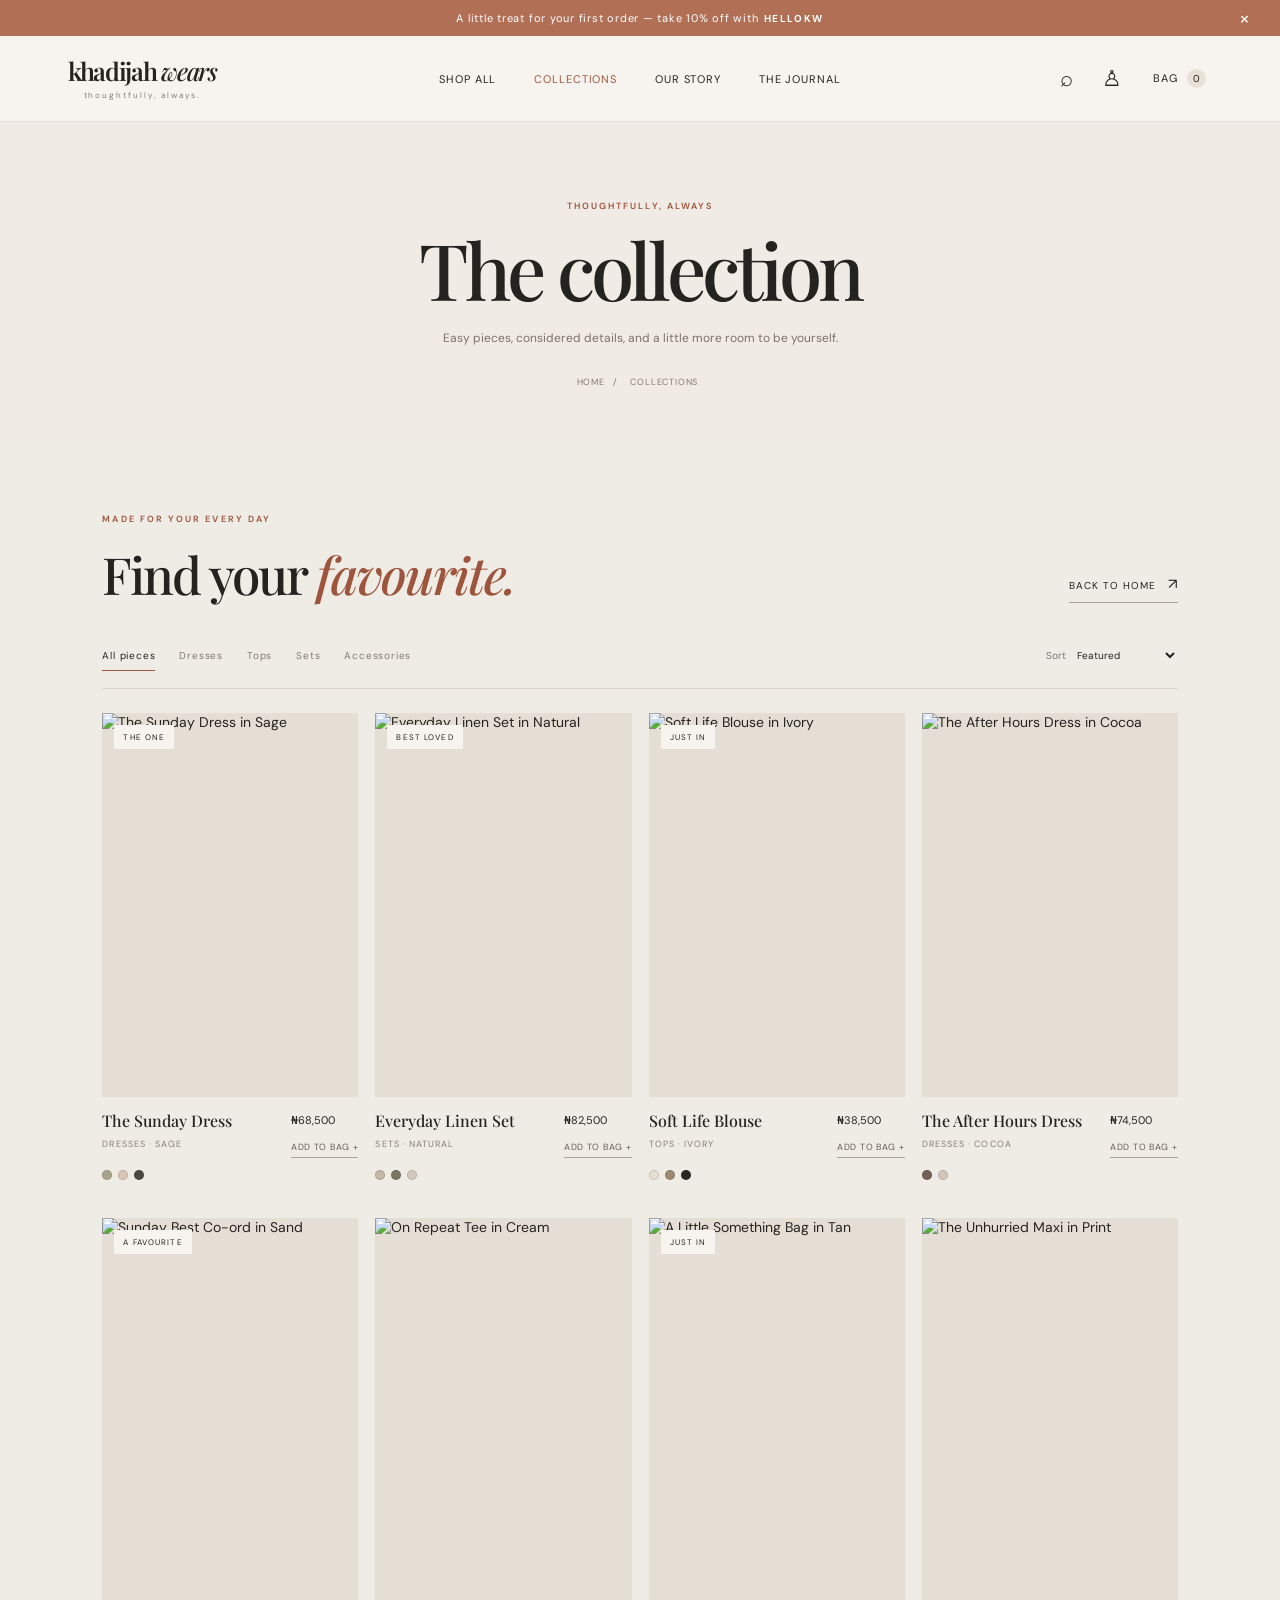
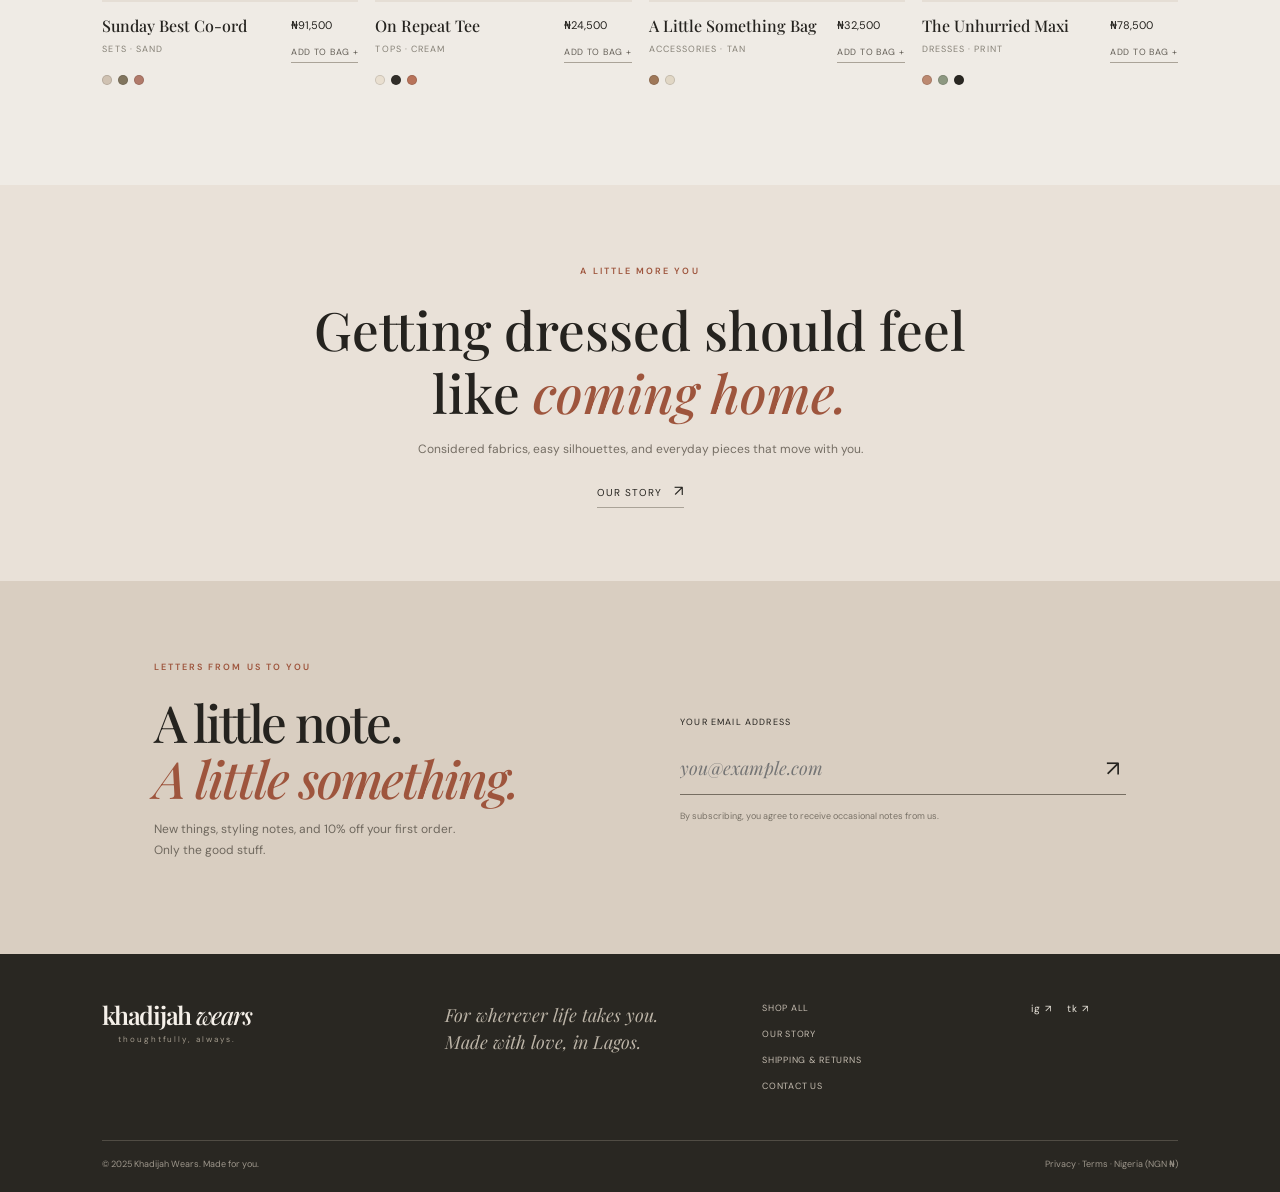
==== collections.html @ 6a7ee11b "collection" ====
<!doctype html>
<html lang="en">
<head>
  <meta charset="UTF-8" /><meta name="viewport" content="width=device-width, initial-scale=1.0" /><meta name="theme-color" content="#f7f4ef" />
  <meta name="description" content="Explore the Khadijah Wears collection — thoughtful everyday dresses, sets, tops, and accessories." /><title>Collections — Khadijah Wears</title>
  <link rel="preconnect" href="https://fonts.googleapis.com" /><link rel="preconnect" href="https://fonts.gstatic.com" crossorigin />
  <link href="https://fonts.googleapis.com/css2?family=DM+Sans:wght@400;500;600;700&family=Playfair+Display:ital,wght@0,500;0,600;0,700;1,500;1,600&display=swap" rel="stylesheet" /><link rel="stylesheet" href="styles.css" />
</head>
<body class="collections-page">
  <div class="announcement">A little treat for your first order — take 10% off with <strong>HELLOKW</strong><button class="announcement-close" aria-label="Dismiss announcement">×</button></div>
  <header class="site-header"><button class="icon-btn mobile-menu" aria-label="Open navigation" id="menuToggle"><span>☰</span></button><a class="wordmark" href="index.html#home" aria-label="Khadijah Wears home">khadijah <i>wears</i><small>THOUGHTFULLY, ALWAYS.</small></a><nav class="main-nav" id="mainNav"><a href="index.html#shop">Shop all</a><a class="current" href="collections.html">Collections</a><a href="index.html#story">Our story</a><a href="index.html#journal">The journal</a></nav><div class="header-actions"><button class="icon-btn" id="searchToggle" aria-label="Search">⌕</button><button class="icon-btn account-btn" aria-label="Your account" id="accountBtn">♙</button><button class="cart-trigger" id="cartOpen" aria-label="Open shopping bag">Bag <span class="cart-count">0</span></button></div></header>
  <main>
    <section class="collection-intro"><p class="eyebrow">THOUGHTFULLY, ALWAYS</p><h1 id="collectionTitle">The collection</h1><p id="collectionDescription">Easy pieces, considered details, and a little more room to be yourself.</p><div class="breadcrumb"><a href="index.html">Home</a><span> / </span><span>Collections</span></div></section>
    <section class="section shop-section collection-shop" id="shop"><div class="section-heading shop-heading"><div><p class="eyebrow">MADE FOR YOUR EVERY DAY</p><h2>Find your <em>favourite.</em></h2></div><a class="text-link desktop-link" href="index.html#home">Back to home <span>↗</span></a></div><div class="shop-tools"><div class="filters" role="group" aria-label="Filter by category"><button class="filter active" data-filter="All">All pieces</button><button class="filter" data-filter="Dresses">Dresses</button><button class="filter" data-filter="Tops">Tops</button><button class="filter" data-filter="Sets">Sets</button><button class="filter" data-filter="Accessories">Accessories</button></div><label class="sort-label">Sort <select id="sortSelect"><option value="featured">Featured</option><option value="low">Price: low to high</option><option value="high">Price: high to low</option></select></label></div><div class="search-panel" id="searchPanel"><input id="searchInput" type="search" placeholder="Find something lovely…" aria-label="Search products"><button id="searchClose" aria-label="Close search">×</button></div><div class="product-grid" id="productGrid"></div><p class="no-results" id="noResults" hidden>Nothing here just yet. Try another search or category.</p></section>
    <section class="collection-promise"><p class="eyebrow">A LITTLE MORE YOU</p><h2>Getting dressed should feel like <em>coming home.</em></h2><p>Considered fabrics, easy silhouettes, and everyday pieces that move with you.</p><a class="text-link" href="index.html#story">Our story <span>↗</span></a></section>
    <section class="newsletter"><div><p class="eyebrow">LETTERS FROM US TO YOU</p><h2>A little note.<br /><em>A little something.</em></h2><p>New things, styling notes, and 10% off your first order. Only the good stuff.</p></div><form id="newsletterForm"><label for="emailInput">Your email address</label><div class="email-field"><input type="email" id="emailInput" placeholder="you@example.com" required><button aria-label="Subscribe">↗</button></div><small id="newsletterMessage">By subscribing, you agree to receive occasional notes from us.</small></form></section>
  </main>
  <footer class="site-footer"><div class="footer-top"><a class="wordmark footer-logo" href="index.html#home">khadijah <i>wears</i><small>THOUGHTFULLY, ALWAYS.</small></a><p>For wherever life takes you.<br />Made with love, in Lagos.</p><div class="footer-links"><a href="index.html#shop">Shop all</a><a href="index.html#story">Our story</a><a href="#">Shipping & returns</a><a href="#">Contact us</a></div><div class="social-links"><a href="#" aria-label="Instagram">ig ↗</a><a href="#" aria-label="TikTok">tk ↗</a></div></div><div class="footer-bottom"><span>© 2025 Khadijah Wears. Made for you.</span><span>Privacy · Terms · Nigeria (NGN ₦)</span></div></footer>
  <div class="overlay" id="overlay"></div><aside class="cart-drawer" id="cartDrawer" aria-label="Shopping bag"><div class="drawer-header"><h2>Your bag <span class="drawer-count">(0)</span></h2><button class="icon-btn" id="cartClose" aria-label="Close bag">×</button></div><div class="shipping-progress"><p id="shippingText">You're ₦75,000 away from free delivery</p><div class="progress-track"><span id="progressBar"></span></div></div><div class="cart-items" id="cartItems"></div><div class="cart-empty" id="cartEmpty"><span>✳</span><h3>Your bag is taking a little breather.</h3><p>Fill it with something lovely.</p><button class="button button-dark" id="continueShopping">Keep browsing</button></div><div class="drawer-footer" id="drawerFooter"><div class="subtotal"><span>Subtotal</span><strong id="cartSubtotal">₦0</strong></div><p>Shipping and taxes calculated at checkout.</p><button class="button button-dark checkout-btn" id="checkoutBtn">Continue to checkout <span>↗</span></button><button class="text-link continue-link" id="continueShopping2">Keep browsing</button></div></aside>
  <dialog class="quick-view" id="quickView"><button class="quick-close" id="quickClose" aria-label="Close">×</button><div id="quickContent"></div></dialog><dialog class="account-modal" id="accountModal"><button class="quick-close" id="accountClose" aria-label="Close">×</button><p class="eyebrow">WELCOME BACK</p><h2>Your corner<br /><em>of the world.</em></h2><form id="accountForm"><label>Email address<input type="email" required placeholder="you@example.com"></label><label>Password<input type="password" required placeholder="Your password"></label><button class="button button-dark">Sign in <span>↗</span></button></form><p class="account-note">New around here? <a href="index.html#newsletterForm">Join the KW family</a></p></dialog>
  <script src="script.js"></script>
</body></html>
---- styles.css ----
:root{--paper:#f7f4ef;--ink:#25231f;--muted:#77736c;--rust:#9e553d;--line:#ded9d0;--serif:'Playfair Display',Georgia,serif;--sans:'DM Sans',sans-serif}*{box-sizing:border-box}html{scroll-behavior:smooth}body{margin:0;background:var(--paper);color:var(--ink);font-family:var(--sans);font-size:14px}button,a,input,select{font:inherit}button{color:inherit;cursor:pointer}a{color:inherit;text-decoration:none}.announcement{height:36px;display:flex;align-items:center;justify-content:center;gap:5px;background:#b16f56;color:#fff;font-size:11px;letter-spacing:.07em}.announcement strong{font-size:10px;letter-spacing:.16em}.announcement-close{position:absolute;right:24px;background:none;border:0;color:#fff;font-size:20px}.site-header{height:86px;padding:0 5.3%;display:grid;grid-template-columns:1fr 2fr 1fr;align-items:center;border-bottom:1px solid rgba(55,50,44,.1);position:relative;z-index:5}.wordmark{font-family:var(--serif);font-size:25px;font-weight:600;letter-spacing:-1.3px;line-height:1;text-transform:lowercase;width:max-content}.wordmark i{font-weight:500}.wordmark small{display:block;font:8px var(--sans);letter-spacing:.24em;text-align:center;margin-top:7px;color:#827c72}.main-nav{display:flex;justify-content:center;gap:38px}.main-nav a,.footer-links a{font-size:11px;letter-spacing:.08em;text-transform:uppercase;transition:color .2s}.main-nav a:hover,.footer-links a:hover{color:var(--rust)}.header-actions{display:flex;justify-content:flex-end;align-items:center;gap:21px}.icon-btn{border:0;background:none;font-size:22px;padding:4px}.cart-trigger{background:none;border:0;font-size:11px;letter-spacing:.1em;text-transform:uppercase}.cart-count{display:inline-flex;width:19px;height:19px;border-radius:50%;align-items:center;justify-content:center;background:#e8e1d7;margin-left:5px;font-size:10px}.mobile-menu{display:none}.hero{min-height:580px;height:min(70vw,700px);display:grid;grid-template-columns:46% 54%;padding:0 5.3%;position:relative}.hero-copy{padding:92px 20px 70px 0;display:flex;flex-direction:column;align-items:flex-start;position:relative}.eyebrow{font-size:9px;letter-spacing:.23em;font-weight:600;color:var(--rust);margin:0 0 21px}.hero h1{font:500 clamp(54px,6.6vw,89px)/.99 var(--serif);letter-spacing:-.055em;margin:0}.hero h1 em,h2 em,blockquote em{color:var(--rust);font-weight:500}.hero-text{max-width:330px;line-height:1.9;color:#77736c;font-size:13px;margin:26px 0 28px}.button{display:inline-flex;align-items:center;justify-content:space-between;gap:33px;padding:16px 19px;font-size:10px;letter-spacing:.09em;text-transform:uppercase;border:1px solid transparent;transition:.2s}.button span{font-size:16px}.button-dark{background:var(--ink);color:white}.button-dark:hover{background:var(--rust)}.button-outline{background:transparent;border-color:#a7a094}.button-outline:hover{background:var(--ink);color:white}.hero-note{display:flex;gap:13px;align-items:center;position:absolute;bottom:55px;left:0;color:#837e75;font-size:9px;letter-spacing:.09em;line-height:1.5;text-transform:uppercase}.note-line{width:36px;height:1px;background:var(--rust)}.hero-visual{position:relative;align-self:stretch;overflow:hidden;margin:20px 0 20px 0}.hero-visual>img{width:100%;height:100%;object-fit:cover;object-position:center 42%;display:block}.hero-sticker{position:absolute;right:-18px;top:55px;width:124px;height:124px;border-radius:50%;background:#eee2d5;display:flex;flex-direction:column;justify-content:center;align-items:center;text-align:center;color:#746252;font-size:10px;letter-spacing:.13em;line-height:1.5;transform:rotate(9deg)}.hero-sticker em{font:italic 17px var(--serif);letter-spacing:0}.image-credit{position:absolute;left:17px;bottom:15px;color:#fff;font-size:8px;letter-spacing:.18em;text-shadow:0 1px 5px #333}.hero-index{position:absolute;right:5.3%;bottom:39px;font-size:9px;letter-spacing:.15em;color:var(--muted)}.perks{min-height:64px;background:#eee9e1;display:flex;align-items:center;justify-content:space-around;padding:12px 5%;font:italic 16px var(--serif);color:#6b6258}.section{padding:110px 8%}.section-heading{display:flex;align-items:end;justify-content:space-between;margin-bottom:38px}.section-heading h2,.story-copy h2,.newsletter h2{font:500 clamp(37px,4vw,54px)/1.1 var(--serif);letter-spacing:-.04em;margin:0}.text-link{font-size:10px;text-transform:uppercase;letter-spacing:.1em;border-bottom:1px solid #aaa398;padding-bottom:8px}.text-link span{font-size:15px;margin-left:8px}.collection-grid{display:grid;grid-template-columns:1.13fr 1fr 1fr;gap:17px}.collection-card{height:350px;position:relative;overflow:hidden;background:#e8dfd4}.collection-tall{height:440px;grid-row:span 1}.collection-card img{width:100%;height:100%;object-fit:cover;transition:transform .7s}.collection-card:hover img{transform:scale(1.04)}.collection-label{position:absolute;bottom:0;left:0;right:0;padding:47px 22px 20px;color:white;background:linear-gradient(transparent,rgba(0,0,0,.53));font-size:9px;letter-spacing:.16em}.collection-label b{display:block;font:italic 21px var(--serif);letter-spacing:0;margin-top:7px}.shop-section{background:#efebe5;padding-top:99px;padding-bottom:100px}.shop-tools{display:flex;align-items:center;justify-content:space-between;border-bottom:1px solid #d9d3ca;padding-bottom:17px;margin-bottom:24px}.filters{display:flex;gap:24px}.filter{background:none;border:0;padding:8px 0;color:#827d74;font-size:10px;letter-spacing:.08em}.filter.active{color:var(--ink);border-bottom:1px solid var(--rust)}.sort-label{font-size:10px;color:#777}.sort-label select{background:transparent;border:0;color:var(--ink);font-size:10px;padding:4px}.search-panel{display:none;margin:0 0 22px;border-bottom:1px solid #bcb5aa}.search-panel.open{display:flex}.search-panel input{width:100%;padding:14px 0;background:transparent;border:0;outline:0;font:italic 18px var(--serif)}.search-panel button{border:0;background:none;font-size:20px}.product-grid{display:grid;grid-template-columns:repeat(4,1fr);gap:38px 17px}.product-image{height:clamp(230px,30vw,390px);position:relative;overflow:hidden;background:#e5ded5}.product-image img{width:100%;height:100%;object-fit:cover;transition:transform .45s}.product-card:hover .product-image img{transform:scale(1.03)}.badge{position:absolute;top:12px;left:12px;background:var(--paper);padding:7px 9px;font-size:8px;letter-spacing:.14em}.quick-btn{position:absolute;left:10px;right:10px;bottom:10px;width:calc(100% - 20px);padding:12px;border:0;background:rgba(247,244,239,.94);font-size:9px;letter-spacing:.13em;text-transform:uppercase;opacity:0;transform:translateY(5px);transition:.2s}.product-card:hover .quick-btn{opacity:1;transform:translateY(0)}.product-meta{display:flex;justify-content:space-between;align-items:start;margin-top:13px;gap:10px}.product-name{font:500 16px var(--serif);margin:0}.product-category{font-size:9px;letter-spacing:.12em;text-transform:uppercase;color:#858076;margin:7px 0 0}.product-price{font-size:11px;white-space:nowrap;margin-top:4px}.swatches{display:flex;gap:6px;margin-top:12px}.swatch{width:10px;height:10px;border-radius:50%;border:1px solid rgba(0,0,0,.13)}.add-mini{border:0;border-bottom:1px solid #aaa398;background:none;color:#645f57;font-size:9px;text-transform:uppercase;letter-spacing:.08em;padding:8px 0 4px;margin-top:5px}.center-action{text-align:center;margin-top:53px}.no-results{text-align:center;padding:60px 0;color:var(--muted)}.story-band{background:#e9e1d8;display:grid;grid-template-columns:1fr 1fr;min-height:550px}.story-image{height:550px}.story-image img{width:100%;height:100%;object-fit:cover}.story-copy{padding:100px 12% 70px 13%;position:relative;overflow:hidden}.story-copy p:not(.eyebrow){line-height:2;color:#716b62;font-size:13px;max-width:390px;margin:27px 0}.story-copy .text-link{display:inline-block;margin-top:10px}.story-mark{position:absolute;right:9%;bottom:-59px;font:italic 142px var(--serif);color:rgba(158,85,61,.1)}.quote-section{text-align:center;padding:99px 20px 90px}.quote-section blockquote{font:500 clamp(34px,4.5vw,57px)/1.23 var(--serif);letter-spacing:-.03em;margin:0 0 27px}.quote-credit{font-size:9px;letter-spacing:.16em;color:#77736c}.quote-dots{display:flex;gap:8px;justify-content:center;margin-top:28px}.quote-dots span{width:5px;height:5px;border-radius:50%;background:#c6bfb4}.quote-dots span.active{background:var(--rust)}.newsletter{background:#d9cec1;padding:80px 12%;display:grid;grid-template-columns:1fr 1fr;gap:80px;align-items:center}.newsletter p:not(.eyebrow){font-size:12px;line-height:1.8;color:#6f685e;max-width:310px}.newsletter form{align-self:center}.newsletter form label{font-size:9px;letter-spacing:.13em;text-transform:uppercase}.email-field{display:flex;border-bottom:1px solid #766e62;margin:13px 0 10px}.email-field input{flex:1;border:0;background:none;padding:14px 0;outline:none;font:italic 18px var(--serif)}.email-field button{border:0;background:none;font-size:22px}.newsletter small{font-size:9px;color:#797267}.site-footer{padding:48px 8% 22px;background:#292722;color:#eae5dc}.footer-top{display:grid;grid-template-columns:1.3fr 1.2fr 1fr .6fr;align-items:start;gap:25px;padding-bottom:48px}.footer-logo{color:#f5f0e9}.footer-logo small{color:#a39b8d}.footer-top>p{font:italic 18px/1.5 var(--serif);color:#bcb4a7;margin:0}.footer-links{display:grid;gap:14px}.footer-links a{font-size:9px;color:#c5bdb1}.social-links{display:flex;gap:15px;font-size:10px;letter-spacing:.1em}.footer-bottom{border-top:1px solid #504c44;padding-top:17px;display:flex;justify-content:space-between;color:#9d968b;font-size:9px}.overlay{position:fixed;inset:0;background:rgba(30,27,23,.42);z-index:10;opacity:0;pointer-events:none;transition:opacity .3s}.overlay.visible{opacity:1;pointer-events:auto}.cart-drawer{position:fixed;z-index:11;top:0;right:0;height:100%;width:min(440px,100%);background:var(--paper);padding:27px 30px;transform:translateX(100%);transition:transform .35s;display:flex;flex-direction:column}.cart-drawer.open{transform:translateX(0)}.drawer-header{display:flex;justify-content:space-between;align-items:center;border-bottom:1px solid var(--line);padding-bottom:18px}.drawer-header h2{font:500 25px var(--serif);margin:0}.drawer-header h2 span{font:11px var(--sans);color:var(--muted)}.drawer-header .icon-btn{font-size:25px}.shipping-progress{padding:17px 0;border-bottom:1px solid var(--line)}.shipping-progress p{font-size:10px;color:#716b62;margin:0 0 10px}.progress-track{height:3px;background:#e2ddd5}.progress-track span{display:block;width:0;height:100%;background:var(--rust);transition:width .3s}.cart-items{overflow:auto;flex:1}.cart-row{display:grid;grid-template-columns:76px 1fr auto;gap:14px;padding:18px 0;border-bottom:1px solid var(--line)}.cart-row img{width:76px;height:95px;object-fit:cover}.cart-row h3{font:500 15px var(--serif);margin:4px 0 7px}.cart-row p{font-size:10px;color:var(--muted);margin:0 0 9px}.qty-control{display:flex;align-items:center;gap:12px}.qty-control button{border:1px solid var(--line);background:none;width:23px;height:23px}.qty-control span{font-size:10px}.remove-item{border:0;background:none;color:#928a7e;font-size:10px;text-decoration:underline;padding:8px 0}.cart-empty{display:none;flex:1;align-items:center;justify-content:center;flex-direction:column;text-align:center}.cart-empty.visible{display:flex}.cart-empty>span{font:36px var(--serif);color:var(--rust)}.cart-empty h3{font:500 24px var(--serif);max-width:260px;margin:17px 0 7px}.cart-empty p{font-size:11px;color:var(--muted);margin:0 0 20px}.drawer-footer{padding-top:17px}.drawer-footer.hidden{display:none}.subtotal{display:flex;justify-content:space-between;font-size:12px}.subtotal strong{font-size:14px}.drawer-footer>p{font-size:9px;color:var(--muted)}.checkout-btn{width:100%;margin-top:11px}.continue-link{border:0;background:none;display:block;margin:16px auto 0}.quick-view,.account-modal{border:0;padding:0;background:var(--paper);color:var(--ink);max-width:min(850px,92vw);width:850px;box-shadow:0 20px 80px #1b18154a;position:relative}.quick-view::backdrop,.account-modal::backdrop{background:#201e1a88}.quick-close{position:absolute;right:15px;top:12px;background:rgba(247,244,239,.8);border:0;font-size:25px;z-index:2;width:35px;height:35px;border-radius:50%}.quick-layout{display:grid;grid-template-columns:1fr 1fr;min-height:460px}.quick-layout img{width:100%;height:100%;object-fit:cover;max-height:570px}.quick-info{padding:65px 42px 35px}.quick-info h2{font:500 35px var(--serif);margin:0 0 7px}.quick-info .product-price{font-size:13px}.quick-info p{color:#79736a;line-height:1.8;font-size:12px;margin:23px 0}.quick-info label{display:block;font-size:9px;letter-spacing:.1em;text-transform:uppercase;margin:23px 0 9px}.size-options{display:flex;gap:7px}.size-options button{background:transparent;border:1px solid var(--line);padding:10px 13px;font-size:10px}.size-options button.selected{border-color:var(--ink);background:#e8e1d8}.quick-info .button{width:100%;margin-top:20px}.account-modal{width:min(480px,92vw);padding:56px 55px}.account-modal h2{font:500 37px var(--serif);margin:0 0 25px}.account-modal form label{display:block;font-size:9px;letter-spacing:.1em;text-transform:uppercase;margin:16px 0}.account-modal input{display:block;width:100%;padding:13px 0;background:none;border:0;border-bottom:1px solid var(--line);outline:none;font:14px var(--sans);margin-top:5px}.account-modal form .button{margin-top:14px;width:100%}.account-note{font-size:11px;color:var(--muted);margin-top:22px}.account-note a{color:var(--rust);text-decoration:underline}body.locked{overflow:hidden}
@media(max-width:850px){.site-header{padding:0 4%;grid-template-columns:1fr auto 1fr;height:75px}.mobile-menu{display:block}.main-nav{display:none;position:absolute;top:75px;left:0;right:0;padding:25px;background:var(--paper);flex-direction:column;gap:22px;border-bottom:1px solid var(--line)}.main-nav.open{display:flex}.wordmark{grid-column:2;grid-row:1;font-size:22px}.header-actions{gap:11px}.account-btn{display:none}.hero{padding:0 4%;grid-template-columns:45% 55%;min-height:520px}.hero-copy{padding-top:82px}.hero-text{max-width:280px}.hero h1{font-size:clamp(50px,8vw,70px)}.hero-sticker{width:100px;height:100px;right:-11px;font-size:8px}.hero-sticker em{font-size:14px}.perks{flex-wrap:wrap;gap:11px 25px;font-size:13px}.section{padding:80px 5%}.product-grid{grid-template-columns:repeat(2,1fr);gap:30px 14px}.product-image{height:clamp(260px,61vw,480px)}.collection-card{height:310px}.collection-tall{height:390px}.story-copy{padding:75px 8%}.newsletter{padding:68px 8%;gap:35px}.footer-top{grid-template-columns:1fr 1fr;row-gap:30px}.hero-index{right:4%}}
@media(max-width:560px){.announcement{font-size:9px;height:32px}.announcement-close{right:9px}.site-header{height:68px;padding:0 16px}.wordmark{font-size:20px}.header-actions{gap:8px}.icon-btn{font-size:20px}.cart-trigger{font-size:9px;padding:0}.main-nav{top:68px}.hero{height:auto;min-height:0;display:flex;flex-direction:column;padding:0}.hero-copy{padding:58px 7% 63px;min-height:380px}.hero h1{font-size:64px}.hero-text{font-size:12px;margin:20px 0 22px}.hero-note{bottom:19px;left:7%}.hero-visual{height:410px;margin:0}.hero-visual>img{object-position:center 39%}.hero-sticker{right:12px;top:20px}.hero-index{display:none}.perks{min-height:76px;padding:13px 5%;font-size:12px;justify-content:center;gap:8px 23px}.section{padding:66px 6%}.section-heading{align-items:start;gap:20px;margin-bottom:27px}.section-heading h2{font-size:40px}.section-heading .text-link{font-size:8px;white-space:nowrap;margin-top:32px}.collection-grid{grid-template-columns:1fr 1fr;gap:10px}.collection-card,.collection-tall{height:255px}.collection-tall{grid-column:span 2;height:370px}.collection-label{padding:40px 12px 14px;font-size:8px}.collection-label b{font-size:17px}.shop-section{padding-top:65px}.shop-heading{display:block}.shop-heading .desktop-link{display:none}.shop-tools{align-items:flex-start;flex-direction:column;gap:10px}.filters{width:100%;overflow:auto;gap:19px}.filter{white-space:nowrap;font-size:9px}.sort-label{align-self:flex-end}.product-grid{gap:25px 10px}.product-image{height:clamp(205px,66vw,330px)}.quick-btn{opacity:1;transform:none;bottom:7px;padding:10px;font-size:8px}.product-meta{display:block;margin-top:10px}.product-meta>div:last-child{display:flex;align-items:center;justify-content:space-between}.product-name{font-size:15px}.product-price{font-size:10px}.product-category{font-size:8px}.add-mini{margin-top:8px}.story-band{grid-template-columns:1fr}.story-image{height:380px}.story-copy{padding:64px 8% 77px}.story-copy h2{font-size:43px}.quote-section{padding:74px 15px}.quote-section blockquote{font-size:36px}.newsletter{grid-template-columns:1fr;padding:58px 8%;gap:25px}.newsletter h2{font-size:42px}.footer-top{grid-template-columns:1fr 1fr;gap:27px 16px}.footer-top>p{font-size:16px}.footer-logo{font-size:22px}.footer-bottom{font-size:8px;gap:15px;line-height:1.7}.quick-layout{grid-template-columns:1fr}.quick-layout img{height:290px}.quick-info{padding:29px 24px}.quick-info h2{font-size:29px}.quick-view{max-height:92vh;overflow:auto}.account-modal{padding:53px 28px}.cart-drawer{padding:23px 20px}}
.main-nav a.current{color:var(--rust)}
.collection-intro{text-align:center;padding:78px 20px 53px;background:#f0ebe4}.collection-intro .eyebrow{margin-bottom:17px}.collection-intro h1{font:500 clamp(48px,7vw,78px)/1.05 var(--serif);letter-spacing:-.05em;margin:0}.collection-intro>p:not(.eyebrow){color:#79736a;font-size:12px;line-height:1.8;margin:17px 0}.breadcrumb{font-size:9px;letter-spacing:.09em;color:#827b70;text-transform:uppercase;margin-top:27px}.breadcrumb span{margin:0 5px}.collection-shop{padding-top:72px}.collection-promise{text-align:center;padding:80px 20px;background:#e9e1d8}.collection-promise h2{font:500 clamp(34px,4.5vw,53px)/1.2 var(--serif);max-width:680px;margin:0 auto}.collection-promise>p:not(.eyebrow){font-size:12px;color:#756e64;margin:16px auto 24px}
@media(max-width:560px){.collection-intro{padding:59px 15px 38px}.collection-intro h1{font-size:48px}.collection-shop{padding-top:52px}.collection-promise{padding:60px 25px}.collection-promise h2{font-size:37px}}
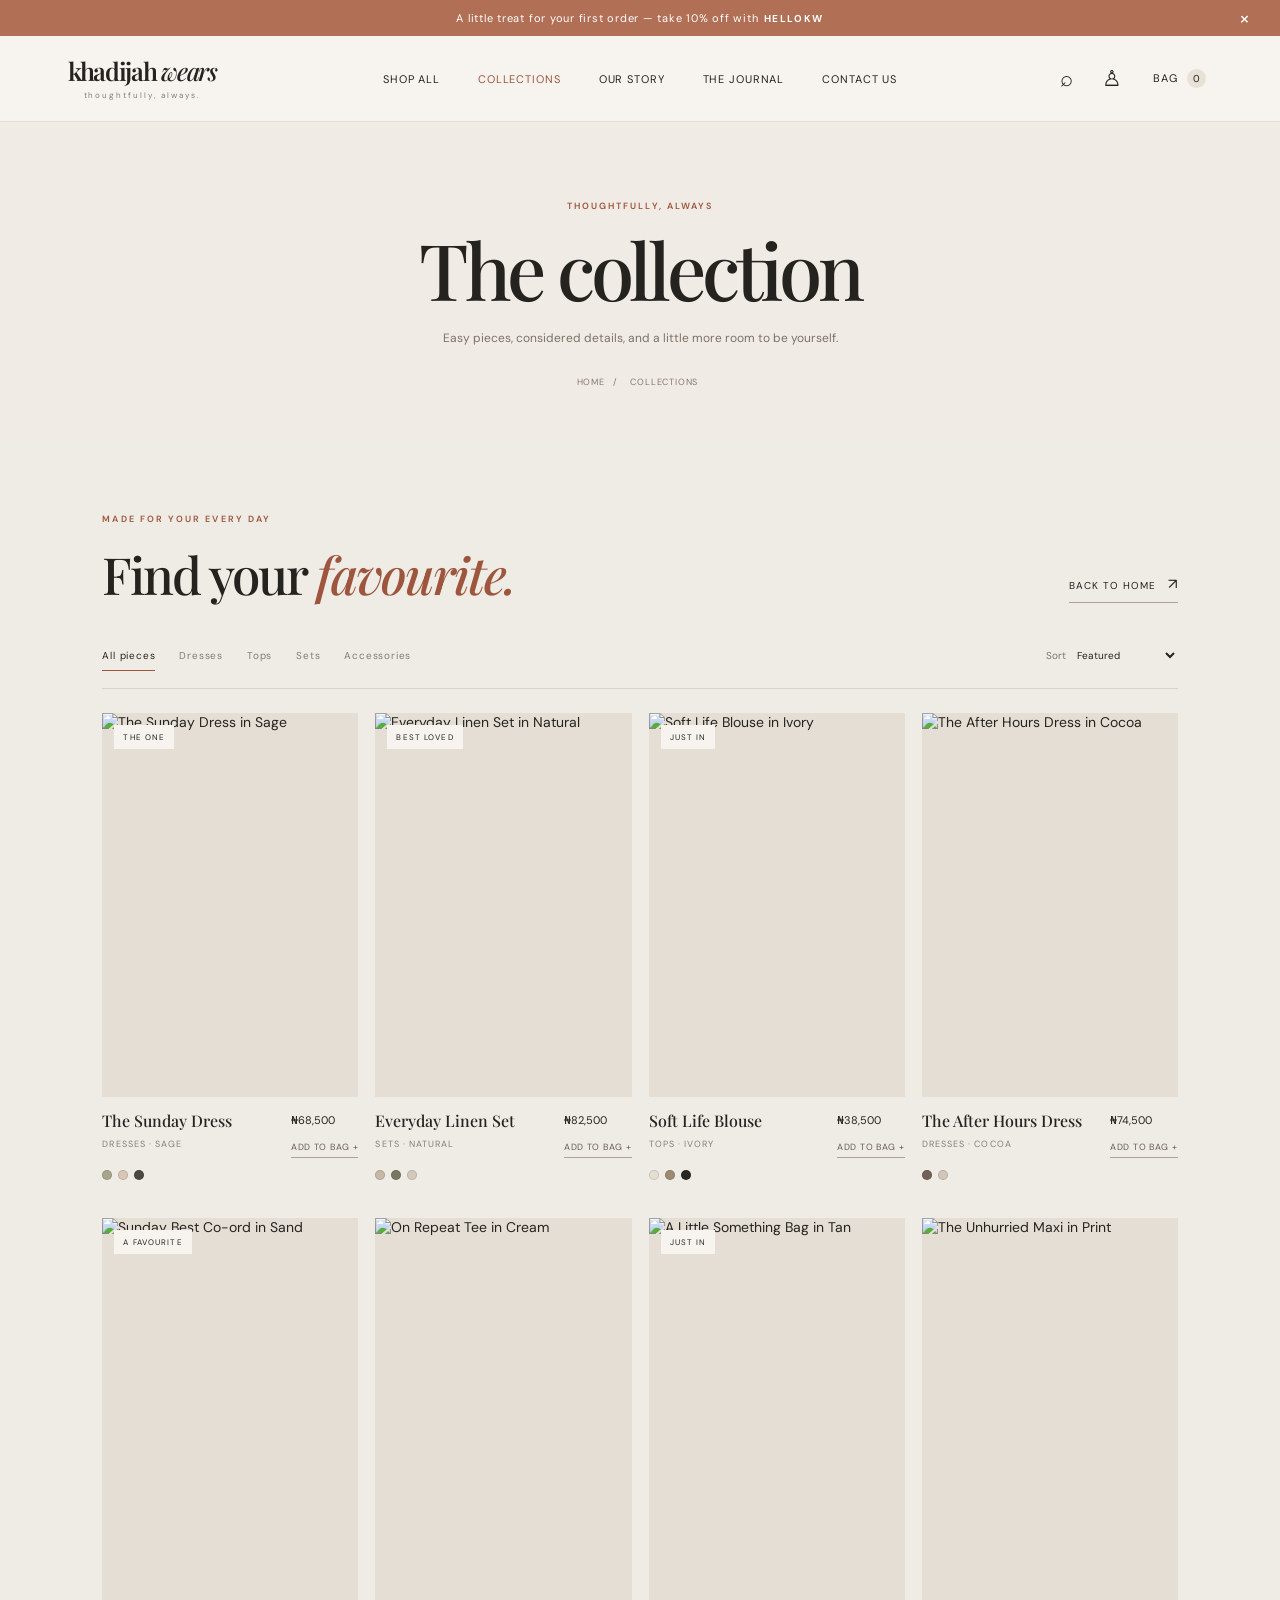
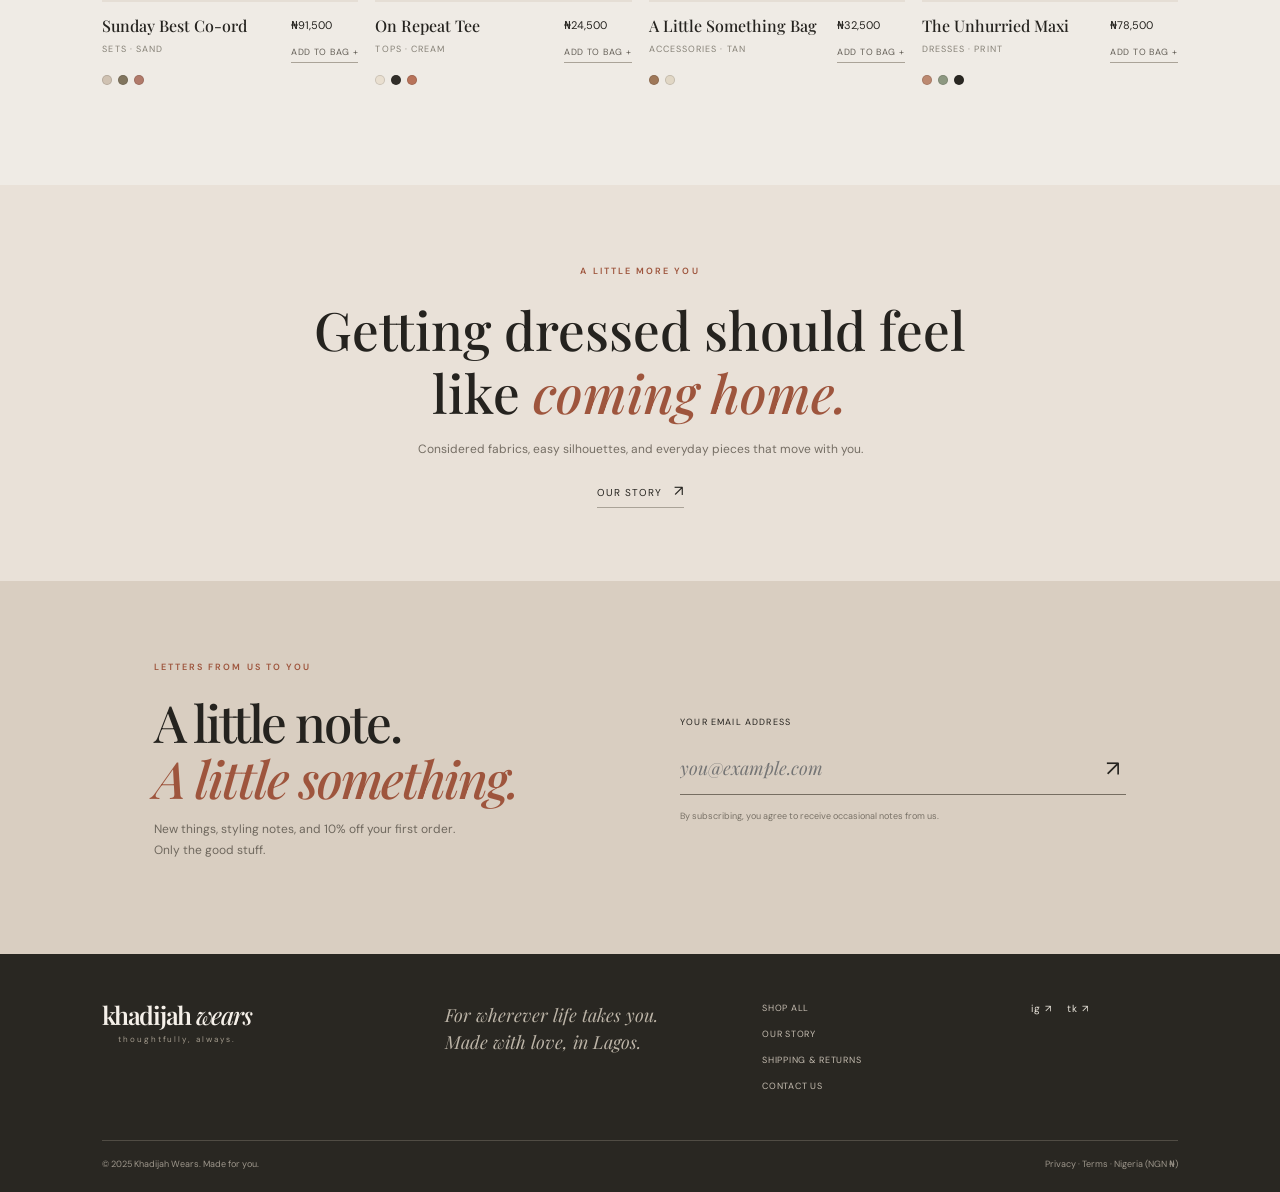
==== commit 1cc3b5ab: "contact us page" ====
--- a/collections.html
+++ b/collections.html
@@ -8,14 +8,14 @@
 </head>
 <body class="collections-page">
   <div class="announcement">A little treat for your first order — take 10% off with <strong>HELLOKW</strong><button class="announcement-close" aria-label="Dismiss announcement">×</button></div>
-  <header class="site-header"><button class="icon-btn mobile-menu" aria-label="Open navigation" id="menuToggle"><span>☰</span></button><a class="wordmark" href="index.html#home" aria-label="Khadijah Wears home">khadijah <i>wears</i><small>THOUGHTFULLY, ALWAYS.</small></a><nav class="main-nav" id="mainNav"><a href="index.html#shop">Shop all</a><a class="current" href="collections.html">Collections</a><a href="index.html#story">Our story</a><a href="index.html#journal">The journal</a></nav><div class="header-actions"><button class="icon-btn" id="searchToggle" aria-label="Search">⌕</button><button class="icon-btn account-btn" aria-label="Your account" id="accountBtn">♙</button><button class="cart-trigger" id="cartOpen" aria-label="Open shopping bag">Bag <span class="cart-count">0</span></button></div></header>
+  <header class="site-header"><button class="icon-btn mobile-menu" aria-label="Open navigation" id="menuToggle"><span>☰</span></button><a class="wordmark" href="index.html#home" aria-label="Khadijah Wears home">khadijah <i>wears</i><small>THOUGHTFULLY, ALWAYS.</small></a><nav class="main-nav" id="mainNav"><a href="index.html#shop">Shop all</a><a class="current" href="collections.html">Collections</a><a href="index.html#story">Our story</a><a href="index.html#journal">The journal</a><a href="contact.html">Contact us</a></nav><div class="header-actions"><button class="icon-btn" id="searchToggle" aria-label="Search">⌕</button><button class="icon-btn account-btn" aria-label="Your account" id="accountBtn">♙</button><button class="cart-trigger" id="cartOpen" aria-label="Open shopping bag">Bag <span class="cart-count">0</span></button></div></header>
   <main>
     <section class="collection-intro"><p class="eyebrow">THOUGHTFULLY, ALWAYS</p><h1 id="collectionTitle">The collection</h1><p id="collectionDescription">Easy pieces, considered details, and a little more room to be yourself.</p><div class="breadcrumb"><a href="index.html">Home</a><span> / </span><span>Collections</span></div></section>
     <section class="section shop-section collection-shop" id="shop"><div class="section-heading shop-heading"><div><p class="eyebrow">MADE FOR YOUR EVERY DAY</p><h2>Find your <em>favourite.</em></h2></div><a class="text-link desktop-link" href="index.html#home">Back to home <span>↗</span></a></div><div class="shop-tools"><div class="filters" role="group" aria-label="Filter by category"><button class="filter active" data-filter="All">All pieces</button><button class="filter" data-filter="Dresses">Dresses</button><button class="filter" data-filter="Tops">Tops</button><button class="filter" data-filter="Sets">Sets</button><button class="filter" data-filter="Accessories">Accessories</button></div><label class="sort-label">Sort <select id="sortSelect"><option value="featured">Featured</option><option value="low">Price: low to high</option><option value="high">Price: high to low</option></select></label></div><div class="search-panel" id="searchPanel"><input id="searchInput" type="search" placeholder="Find something lovely…" aria-label="Search products"><button id="searchClose" aria-label="Close search">×</button></div><div class="product-grid" id="productGrid"></div><p class="no-results" id="noResults" hidden>Nothing here just yet. Try another search or category.</p></section>
     <section class="collection-promise"><p class="eyebrow">A LITTLE MORE YOU</p><h2>Getting dressed should feel like <em>coming home.</em></h2><p>Considered fabrics, easy silhouettes, and everyday pieces that move with you.</p><a class="text-link" href="index.html#story">Our story <span>↗</span></a></section>
     <section class="newsletter"><div><p class="eyebrow">LETTERS FROM US TO YOU</p><h2>A little note.<br /><em>A little something.</em></h2><p>New things, styling notes, and 10% off your first order. Only the good stuff.</p></div><form id="newsletterForm"><label for="emailInput">Your email address</label><div class="email-field"><input type="email" id="emailInput" placeholder="you@example.com" required><button aria-label="Subscribe">↗</button></div><small id="newsletterMessage">By subscribing, you agree to receive occasional notes from us.</small></form></section>
   </main>
-  <footer class="site-footer"><div class="footer-top"><a class="wordmark footer-logo" href="index.html#home">khadijah <i>wears</i><small>THOUGHTFULLY, ALWAYS.</small></a><p>For wherever life takes you.<br />Made with love, in Lagos.</p><div class="footer-links"><a href="index.html#shop">Shop all</a><a href="index.html#story">Our story</a><a href="#">Shipping & returns</a><a href="#">Contact us</a></div><div class="social-links"><a href="#" aria-label="Instagram">ig ↗</a><a href="#" aria-label="TikTok">tk ↗</a></div></div><div class="footer-bottom"><span>© 2025 Khadijah Wears. Made for you.</span><span>Privacy · Terms · Nigeria (NGN ₦)</span></div></footer>
+  <footer class="site-footer"><div class="footer-top"><a class="wordmark footer-logo" href="index.html#home">khadijah <i>wears</i><small>THOUGHTFULLY, ALWAYS.</small></a><p>For wherever life takes you.<br />Made with love, in Lagos.</p><div class="footer-links"><a href="index.html#shop">Shop all</a><a href="index.html#story">Our story</a><a href="#">Shipping & returns</a><a href="contact.html">Contact us</a></div><div class="social-links"><a href="#" aria-label="Instagram">ig ↗</a><a href="#" aria-label="TikTok">tk ↗</a></div></div><div class="footer-bottom"><span>© 2025 Khadijah Wears. Made for you.</span><span>Privacy · Terms · Nigeria (NGN ₦)</span></div></footer>
   <div class="overlay" id="overlay"></div><aside class="cart-drawer" id="cartDrawer" aria-label="Shopping bag"><div class="drawer-header"><h2>Your bag <span class="drawer-count">(0)</span></h2><button class="icon-btn" id="cartClose" aria-label="Close bag">×</button></div><div class="shipping-progress"><p id="shippingText">You're ₦75,000 away from free delivery</p><div class="progress-track"><span id="progressBar"></span></div></div><div class="cart-items" id="cartItems"></div><div class="cart-empty" id="cartEmpty"><span>✳</span><h3>Your bag is taking a little breather.</h3><p>Fill it with something lovely.</p><button class="button button-dark" id="continueShopping">Keep browsing</button></div><div class="drawer-footer" id="drawerFooter"><div class="subtotal"><span>Subtotal</span><strong id="cartSubtotal">₦0</strong></div><p>Shipping and taxes calculated at checkout.</p><button class="button button-dark checkout-btn" id="checkoutBtn">Continue to checkout <span>↗</span></button><button class="text-link continue-link" id="continueShopping2">Keep browsing</button></div></aside>
   <dialog class="quick-view" id="quickView"><button class="quick-close" id="quickClose" aria-label="Close">×</button><div id="quickContent"></div></dialog><dialog class="account-modal" id="accountModal"><button class="quick-close" id="accountClose" aria-label="Close">×</button><p class="eyebrow">WELCOME BACK</p><h2>Your corner<br /><em>of the world.</em></h2><form id="accountForm"><label>Email address<input type="email" required placeholder="you@example.com"></label><label>Password<input type="password" required placeholder="Your password"></label><button class="button button-dark">Sign in <span>↗</span></button></form><p class="account-note">New around here? <a href="index.html#newsletterForm">Join the KW family</a></p></dialog>
   <script src="script.js"></script>
--- a/styles.css
+++ b/styles.css
@@ -2,5 +2,7 @@
 @media(max-width:850px){.site-header{padding:0 4%;grid-template-columns:1fr auto 1fr;height:75px}.mobile-menu{display:block}.main-nav{display:none;position:absolute;top:75px;left:0;right:0;padding:25px;background:var(--paper);flex-direction:column;gap:22px;border-bottom:1px solid var(--line)}.main-nav.open{display:flex}.wordmark{grid-column:2;grid-row:1;font-size:22px}.header-actions{gap:11px}.account-btn{display:none}.hero{padding:0 4%;grid-template-columns:45% 55%;min-height:520px}.hero-copy{padding-top:82px}.hero-text{max-width:280px}.hero h1{font-size:clamp(50px,8vw,70px)}.hero-sticker{width:100px;height:100px;right:-11px;font-size:8px}.hero-sticker em{font-size:14px}.perks{flex-wrap:wrap;gap:11px 25px;font-size:13px}.section{padding:80px 5%}.product-grid{grid-template-columns:repeat(2,1fr);gap:30px 14px}.product-image{height:clamp(260px,61vw,480px)}.collection-card{height:310px}.collection-tall{height:390px}.story-copy{padding:75px 8%}.newsletter{padding:68px 8%;gap:35px}.footer-top{grid-template-columns:1fr 1fr;row-gap:30px}.hero-index{right:4%}}
 @media(max-width:560px){.announcement{font-size:9px;height:32px}.announcement-close{right:9px}.site-header{height:68px;padding:0 16px}.wordmark{font-size:20px}.header-actions{gap:8px}.icon-btn{font-size:20px}.cart-trigger{font-size:9px;padding:0}.main-nav{top:68px}.hero{height:auto;min-height:0;display:flex;flex-direction:column;padding:0}.hero-copy{padding:58px 7% 63px;min-height:380px}.hero h1{font-size:64px}.hero-text{font-size:12px;margin:20px 0 22px}.hero-note{bottom:19px;left:7%}.hero-visual{height:410px;margin:0}.hero-visual>img{object-position:center 39%}.hero-sticker{right:12px;top:20px}.hero-index{display:none}.perks{min-height:76px;padding:13px 5%;font-size:12px;justify-content:center;gap:8px 23px}.section{padding:66px 6%}.section-heading{align-items:start;gap:20px;margin-bottom:27px}.section-heading h2{font-size:40px}.section-heading .text-link{font-size:8px;white-space:nowrap;margin-top:32px}.collection-grid{grid-template-columns:1fr 1fr;gap:10px}.collection-card,.collection-tall{height:255px}.collection-tall{grid-column:span 2;height:370px}.collection-label{padding:40px 12px 14px;font-size:8px}.collection-label b{font-size:17px}.shop-section{padding-top:65px}.shop-heading{display:block}.shop-heading .desktop-link{display:none}.shop-tools{align-items:flex-start;flex-direction:column;gap:10px}.filters{width:100%;overflow:auto;gap:19px}.filter{white-space:nowrap;font-size:9px}.sort-label{align-self:flex-end}.product-grid{gap:25px 10px}.product-image{height:clamp(205px,66vw,330px)}.quick-btn{opacity:1;transform:none;bottom:7px;padding:10px;font-size:8px}.product-meta{display:block;margin-top:10px}.product-meta>div:last-child{display:flex;align-items:center;justify-content:space-between}.product-name{font-size:15px}.product-price{font-size:10px}.product-category{font-size:8px}.add-mini{margin-top:8px}.story-band{grid-template-columns:1fr}.story-image{height:380px}.story-copy{padding:64px 8% 77px}.story-copy h2{font-size:43px}.quote-section{padding:74px 15px}.quote-section blockquote{font-size:36px}.newsletter{grid-template-columns:1fr;padding:58px 8%;gap:25px}.newsletter h2{font-size:42px}.footer-top{grid-template-columns:1fr 1fr;gap:27px 16px}.footer-top>p{font-size:16px}.footer-logo{font-size:22px}.footer-bottom{font-size:8px;gap:15px;line-height:1.7}.quick-layout{grid-template-columns:1fr}.quick-layout img{height:290px}.quick-info{padding:29px 24px}.quick-info h2{font-size:29px}.quick-view{max-height:92vh;overflow:auto}.account-modal{padding:53px 28px}.cart-drawer{padding:23px 20px}}
 .main-nav a.current{color:var(--rust)}
+.contact-intro{text-align:center;padding:83px 20px 70px;background:#f0ebe4}.contact-intro .eyebrow{margin-bottom:17px}.contact-intro h1{font:500 clamp(50px,7vw,78px)/1.02 var(--serif);letter-spacing:-.05em;margin:0}.contact-intro h1 em,.contact-details h2 em{color:var(--rust);font-weight:500}.contact-intro>p:last-child{max-width:430px;margin:20px auto 0;color:#79736a;font-size:12px;line-height:1.8}.contact-content{max-width:1050px;margin:0 auto;padding:92px 35px 105px;display:grid;grid-template-columns:1fr 1fr;gap:12%}.contact-details h2{font:500 clamp(36px,4vw,50px)/1.1 var(--serif);letter-spacing:-.04em;margin:0 0 42px}.contact-detail{border-top:1px solid var(--line);padding:20px 0;display:flex;flex-direction:column;gap:10px}.contact-detail>span{font-size:9px;letter-spacing:.16em;color:#817b72}.contact-detail>a{font:500 20px var(--serif)}.contact-detail b{font:14px var(--sans);color:var(--rust);margin-left:6px}.contact-note{max-width:300px;margin-top:22px;color:#79736a;font-size:11px;line-height:1.8}.contact-form{display:flex;flex-direction:column;align-items:stretch}.contact-form .eyebrow{margin-bottom:22px}.contact-form label{font-size:10px;letter-spacing:.05em;margin:14px 0 8px}.contact-form input,.contact-form textarea{width:100%;border:0;border-bottom:1px solid #cfc8be;background:transparent;padding:10px 2px;color:var(--ink);font:14px var(--sans);outline:none;resize:vertical}.contact-form input:focus,.contact-form textarea:focus{border-color:var(--rust)}.contact-form .button{align-self:flex-start;margin-top:25px}.contact-form small{font-size:9px;color:#817b72;margin-top:13px;line-height:1.6}
+@media(max-width:700px){.contact-intro{padding:62px 20px 53px}.contact-intro h1{font-size:54px}.contact-content{grid-template-columns:1fr;gap:45px;padding:65px 8% 75px}.contact-details h2{margin-bottom:29px}.contact-detail>a{font-size:18px}}
 .collection-intro{text-align:center;padding:78px 20px 53px;background:#f0ebe4}.collection-intro .eyebrow{margin-bottom:17px}.collection-intro h1{font:500 clamp(48px,7vw,78px)/1.05 var(--serif);letter-spacing:-.05em;margin:0}.collection-intro>p:not(.eyebrow){color:#79736a;font-size:12px;line-height:1.8;margin:17px 0}.breadcrumb{font-size:9px;letter-spacing:.09em;color:#827b70;text-transform:uppercase;margin-top:27px}.breadcrumb span{margin:0 5px}.collection-shop{padding-top:72px}.collection-promise{text-align:center;padding:80px 20px;background:#e9e1d8}.collection-promise h2{font:500 clamp(34px,4.5vw,53px)/1.2 var(--serif);max-width:680px;margin:0 auto}.collection-promise>p:not(.eyebrow){font-size:12px;color:#756e64;margin:16px auto 24px}
 @media(max-width:560px){.collection-intro{padding:59px 15px 38px}.collection-intro h1{font-size:48px}.collection-shop{padding-top:52px}.collection-promise{padding:60px 25px}.collection-promise h2{font-size:37px}}
